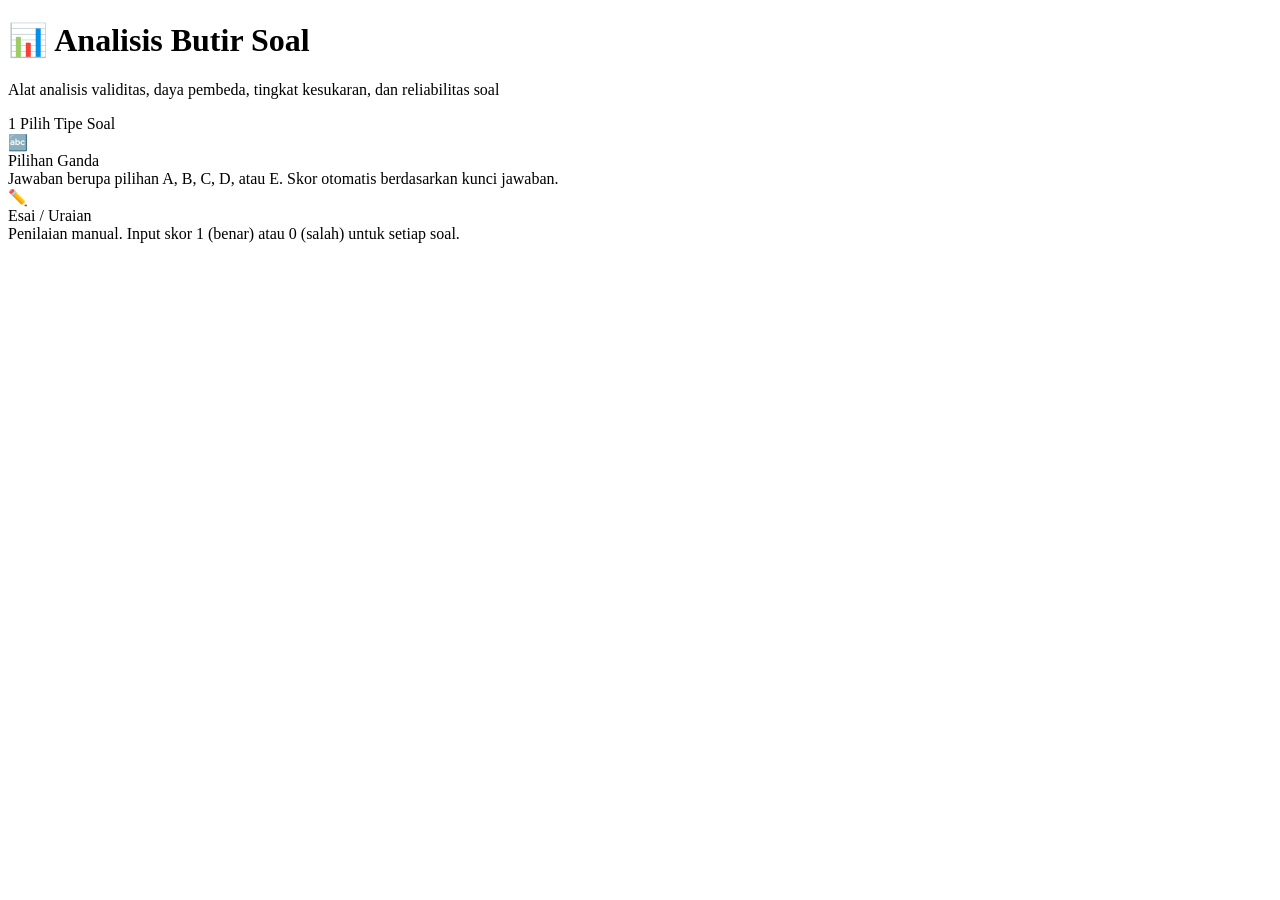
==== index.html @ 5cb00ef6 "rubah nama" ====
<!DOCTYPE html>
<html lang="id">
<head>
    <meta charset="UTF-8">
    <meta name="viewport" content="width=device-width, initial-scale=1.0">
    <title>Analisis Butir Soal</title>
    <link rel="stylesheet" href="AnSal.css">
</head>
<body>
<div class="container">

    <!-- Header -->
    <div class="app-header">
        <h1>📊 Analisis Butir Soal</h1>
        <p>Alat analisis validitas, daya pembeda, tingkat kesukaran, dan reliabilitas soal</p>
    </div>

    <!-- Step 1: Pilih Tipe Soal -->
    <div class="card" id="step1">
        <div class="card-title">
            <span class="step-num">1</span>
            Pilih Tipe Soal
        </div>
        <div class="tipe-grid">
            <div class="tipe-card" id="card-pg" onclick="pilihTipe('pg')">
                <div class="tipe-icon">🔤</div>
                <div class="tipe-label">Pilihan Ganda</div>
                <div class="tipe-desc">Jawaban berupa pilihan A, B, C, D, atau E. Skor otomatis berdasarkan kunci jawaban.</div>
            </div>
            <div class="tipe-card" id="card-essay" onclick="pilihTipe('essay')">
                <div class="tipe-icon">✏️</div>
                <div class="tipe-label">Esai / Uraian</div>
                <div class="tipe-desc">Penilaian manual. Input skor 1 (benar) atau 0 (salah) untuk setiap soal.</div>
            </div>
        </div>
    </div>

    <!-- Step 2: Konfigurasi -->
    <div class="card" id="step2" style="display:none;">
        <div class="card-title">
            <span class="step-num">2</span>
            Konfigurasi
        </div>
        <div class="form-grid">
            <div class="form-group">
                <label>Jumlah Siswa</label>
                <input type="number" id="jumlahSiswa" min="1" placeholder="Contoh: 30">
            </div>
            <div class="form-group">
                <label>Jumlah Soal</label>
                <input type="number" id="jumlahSoal" min="1" placeholder="Contoh: 20">
            </div>
        </div>
        <button class="btn btn-primary" onclick="buatTabel()">
            📋 Buat Tabel Input
        </button>
    </div>

    <!-- Step 3: Input Data -->
    <div class="card" id="step3" style="display:none;">
        <div class="card-title">
            <span class="step-num">3</span>
            Input Data
        </div>
        <div id="inputArea"></div>
    </div>

    <!-- Output -->
    <div id="output"></div>

</div>
<script src="AnSal.js"></script>
</body>
</html>
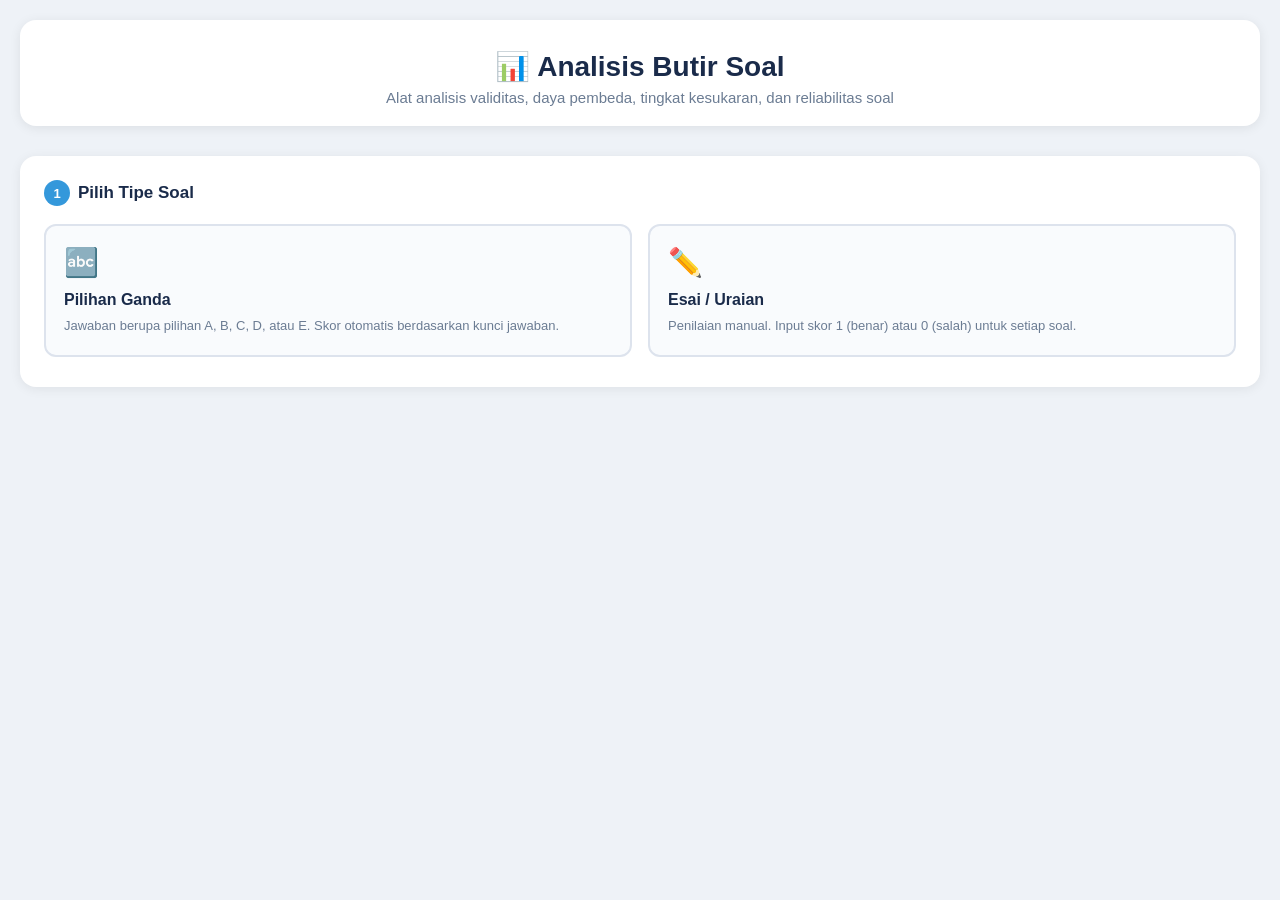
==== commit 2b7fd8ba: "Ubah" ====
--- a/index.html
+++ b/index.html
@@ -4,7 +4,7 @@
     <meta charset="UTF-8">
     <meta name="viewport" content="width=device-width, initial-scale=1.0">
     <title>Analisis Butir Soal</title>
-    <link rel="stylesheet" href="AnSal.css">
+    <link rel="stylesheet" href="Ansal.css">
 </head>
 <body>
 <div class="container">
@@ -69,6 +69,6 @@
     <div id="output"></div>
 
 </div>
-<script src="AnSal.js"></script>
+<script src="Ansal.js"></script>
 </body>
 </html>
--- a/Ansal.css
+++ b/Ansal.css
@@ -0,0 +1,440 @@
+* {
+    margin: 0;
+    padding: 0;
+    box-sizing: border-box;
+}
+
+body {
+    font-family: 'Segoe UI', Tahoma, Geneva, Verdana, sans-serif;
+    background: #eef2f7;
+    padding: 20px;
+    color: #2c3e50;
+}
+
+.container {
+    width: 100%;
+    max-width: 1400px;
+    margin: auto;
+}
+
+/* ── Header ── */
+.app-header {
+    text-align: center;
+    margin-bottom: 30px;
+    padding: 30px 20px 20px;
+    background: white;
+    border-radius: 16px;
+    box-shadow: 0 2px 12px rgba(0,0,0,0.08);
+}
+
+.app-header h1 {
+    font-size: 28px;
+    font-weight: 700;
+    color: #1a2b4a;
+    margin-bottom: 6px;
+}
+
+.app-header p {
+    color: #6b7c93;
+    font-size: 15px;
+}
+
+/* ── Card ── */
+.card {
+    background: white;
+    padding: 24px;
+    border-radius: 16px;
+    box-shadow: 0 2px 12px rgba(0,0,0,0.07);
+    margin-bottom: 24px;
+}
+
+.card-title {
+    font-size: 17px;
+    font-weight: 600;
+    color: #1a2b4a;
+    margin-bottom: 18px;
+    display: flex;
+    align-items: center;
+    gap: 8px;
+}
+
+.card-title .step-num {
+    background: #3498db;
+    color: white;
+    width: 26px;
+    height: 26px;
+    border-radius: 50%;
+    display: inline-flex;
+    align-items: center;
+    justify-content: center;
+    font-size: 13px;
+    font-weight: 700;
+    flex-shrink: 0;
+}
+
+h2 {
+    color: #1a2b4a;
+    margin-bottom: 14px;
+    font-size: 18px;
+    font-weight: 600;
+}
+
+h3 {
+    color: #2c3e50;
+    margin-bottom: 8px;
+    font-size: 15px;
+    font-weight: 600;
+    margin-top: 14px;
+}
+
+/* ── Tipe Soal Selector ── */
+.tipe-grid {
+    display: grid;
+    grid-template-columns: 1fr 1fr;
+    gap: 16px;
+    margin-bottom: 6px;
+}
+
+.tipe-card {
+    border: 2px solid #dde3ed;
+    border-radius: 12px;
+    padding: 20px 18px;
+    cursor: pointer;
+    transition: all 0.2s;
+    display: flex;
+    flex-direction: column;
+    align-items: flex-start;
+    gap: 8px;
+    background: #f9fbfd;
+    position: relative;
+}
+
+.tipe-card:hover {
+    border-color: #3498db;
+    background: #f0f7ff;
+}
+
+.tipe-card.selected {
+    border-color: #3498db;
+    background: #eaf4ff;
+}
+
+.tipe-card.selected::after {
+    content: '✓';
+    position: absolute;
+    top: 12px;
+    right: 14px;
+    background: #3498db;
+    color: white;
+    width: 22px;
+    height: 22px;
+    border-radius: 50%;
+    display: flex;
+    align-items: center;
+    justify-content: center;
+    font-size: 12px;
+    font-weight: 700;
+}
+
+.tipe-icon {
+    font-size: 28px;
+    margin-bottom: 4px;
+}
+
+.tipe-label {
+    font-size: 16px;
+    font-weight: 600;
+    color: #1a2b4a;
+}
+
+.tipe-desc {
+    font-size: 13px;
+    color: #6b7c93;
+    line-height: 1.4;
+}
+
+/* ── Form Grid ── */
+.form-grid {
+    display: grid;
+    grid-template-columns: repeat(auto-fit, minmax(200px, 1fr));
+    gap: 16px;
+    margin-bottom: 18px;
+}
+
+.form-group {
+    display: flex;
+    flex-direction: column;
+    gap: 6px;
+}
+
+.form-group label {
+    font-size: 13px;
+    font-weight: 600;
+    color: #4a5568;
+    text-transform: uppercase;
+    letter-spacing: 0.5px;
+}
+
+input[type="text"],
+input[type="number"] {
+    padding: 10px 14px;
+    border: 1.5px solid #dde3ed;
+    border-radius: 8px;
+    font-size: 15px;
+    color: #2c3e50;
+    transition: border-color 0.2s;
+    background: white;
+}
+
+input[type="text"]:focus,
+input[type="number"]:focus {
+    outline: none;
+    border-color: #3498db;
+    box-shadow: 0 0 0 3px rgba(52,152,219,0.12);
+}
+
+/* ── Select (kunci jawaban) ── */
+select {
+    padding: 6px 8px;
+    border: 1.5px solid #dde3ed;
+    border-radius: 6px;
+    font-size: 14px;
+    background: white;
+    color: #2c3e50;
+    cursor: pointer;
+    width: 60px;
+    text-align: center;
+}
+
+select:focus {
+    outline: none;
+    border-color: #3498db;
+}
+
+/* ── Button ── */
+.btn {
+    padding: 11px 22px;
+    border: none;
+    border-radius: 8px;
+    cursor: pointer;
+    font-size: 14px;
+    font-weight: 600;
+    transition: all 0.2s;
+    display: inline-flex;
+    align-items: center;
+    gap: 7px;
+}
+
+.btn-primary {
+    background: #3498db;
+    color: white;
+}
+
+.btn-primary:hover {
+    background: #2980b9;
+    transform: translateY(-1px);
+}
+
+.btn-success {
+    background: #27ae60;
+    color: white;
+}
+
+.btn-success:hover {
+    background: #219a52;
+    transform: translateY(-1px);
+}
+
+.btn-block {
+    width: 100%;
+    justify-content: center;
+    padding: 12px;
+    font-size: 15px;
+    margin-top: 4px;
+}
+
+/* ── Table ── */
+.table-wrapper {
+    overflow-x: auto;
+    width: 100%;
+    -webkit-overflow-scrolling: touch;
+    border-radius: 8px;
+    border: 1px solid #e8ecf2;
+}
+
+table {
+    width: 100%;
+    border-collapse: collapse;
+    min-width: 700px;
+}
+
+thead tr {
+    background: #2c3e50;
+}
+
+thead th {
+    padding: 11px 10px;
+    text-align: center;
+    color: white;
+    font-size: 13px;
+    font-weight: 600;
+    white-space: nowrap;
+}
+
+thead th:first-child {
+    border-radius: 7px 0 0 0;
+}
+thead th:last-child {
+    border-radius: 0 7px 0 0;
+}
+
+/* Baris kunci jawaban */
+.row-kunci {
+    background: #fff8e6;
+}
+.row-kunci td {
+    padding: 8px 10px;
+    border-bottom: 2px solid #f0c040;
+    border-right: 1px solid #e8ecf2;
+    font-size: 13px;
+    font-weight: 600;
+    color: #7a5700;
+}
+
+tbody tr {
+    transition: background 0.15s;
+}
+
+tbody tr:hover {
+    background: #f7f9fc;
+}
+
+tbody td {
+    border-bottom: 1px solid #f0f2f5;
+    border-right: 1px solid #f0f2f5;
+    padding: 7px 10px;
+    text-align: center;
+    font-size: 14px;
+}
+
+.skor-cell {
+    font-weight: 700;
+    color: #2980b9;
+}
+
+/* input di dalam tabel */
+input.cell-input {
+    width: 100%;
+    min-width: 44px;
+    padding: 5px 6px;
+    border: 1.5px solid #dde3ed;
+    border-radius: 6px;
+    font-size: 13px;
+    text-align: center;
+    background: white;
+}
+
+input.cell-input:focus {
+    outline: none;
+    border-color: #3498db;
+    background: #f0f7ff;
+}
+
+/* ── Badge ── */
+.badge {
+    display: inline-block;
+    padding: 4px 10px;
+    border-radius: 20px;
+    color: white;
+    font-size: 12px;
+    font-weight: 600;
+    white-space: nowrap;
+}
+
+.good  { background: #27ae60; }
+.mid   { background: #f39c12; }
+.bad   { background: #e74c3c; }
+
+/* ── Kesimpulan grid ── */
+.summary-grid {
+    display: grid;
+    grid-template-columns: repeat(auto-fit, minmax(160px, 1fr));
+    gap: 14px;
+    margin-bottom: 10px;
+}
+
+.summary-item {
+    background: #f4f8fe;
+    border: 1px solid #d0dff0;
+    border-radius: 10px;
+    padding: 14px 16px;
+    text-align: center;
+}
+
+.summary-item .s-label {
+    font-size: 12px;
+    color: #6b7c93;
+    text-transform: uppercase;
+    letter-spacing: 0.5px;
+    margin-bottom: 6px;
+}
+
+.summary-item .s-value {
+    font-size: 24px;
+    font-weight: 700;
+    color: #1a2b4a;
+}
+
+/* ── Keterangan ── */
+.ket-grid {
+    display: grid;
+    grid-template-columns: repeat(auto-fit, minmax(280px, 1fr));
+    gap: 14px;
+}
+
+.ket-box {
+    background: #f9fbfd;
+    border: 1px solid #e2eaf4;
+    border-radius: 10px;
+    padding: 14px 16px;
+}
+
+.ket-box h3 {
+    margin-top: 0;
+    font-size: 14px;
+    color: #3498db;
+    margin-bottom: 8px;
+}
+
+.ket-box p {
+    font-size: 13px;
+    color: #4a5568;
+    line-height: 1.6;
+}
+
+/* ── Divider ── */
+.divider {
+    border: none;
+    border-top: 1px solid #edf0f5;
+    margin: 16px 0;
+}
+
+/* ── Responsive ── */
+@media (max-width: 992px) {
+    body { padding: 14px; }
+    .card { padding: 18px; }
+}
+
+@media (max-width: 768px) {
+    .tipe-grid { grid-template-columns: 1fr; }
+    .btn-block { font-size: 14px; }
+    .app-header h1 { font-size: 22px; }
+    h2 { font-size: 16px; }
+}
+
+@media (max-width: 480px) {
+    body { padding: 10px; }
+    .card { padding: 14px; }
+    .app-header { padding: 20px 14px; }
+    .app-header h1 { font-size: 19px; }
+}
